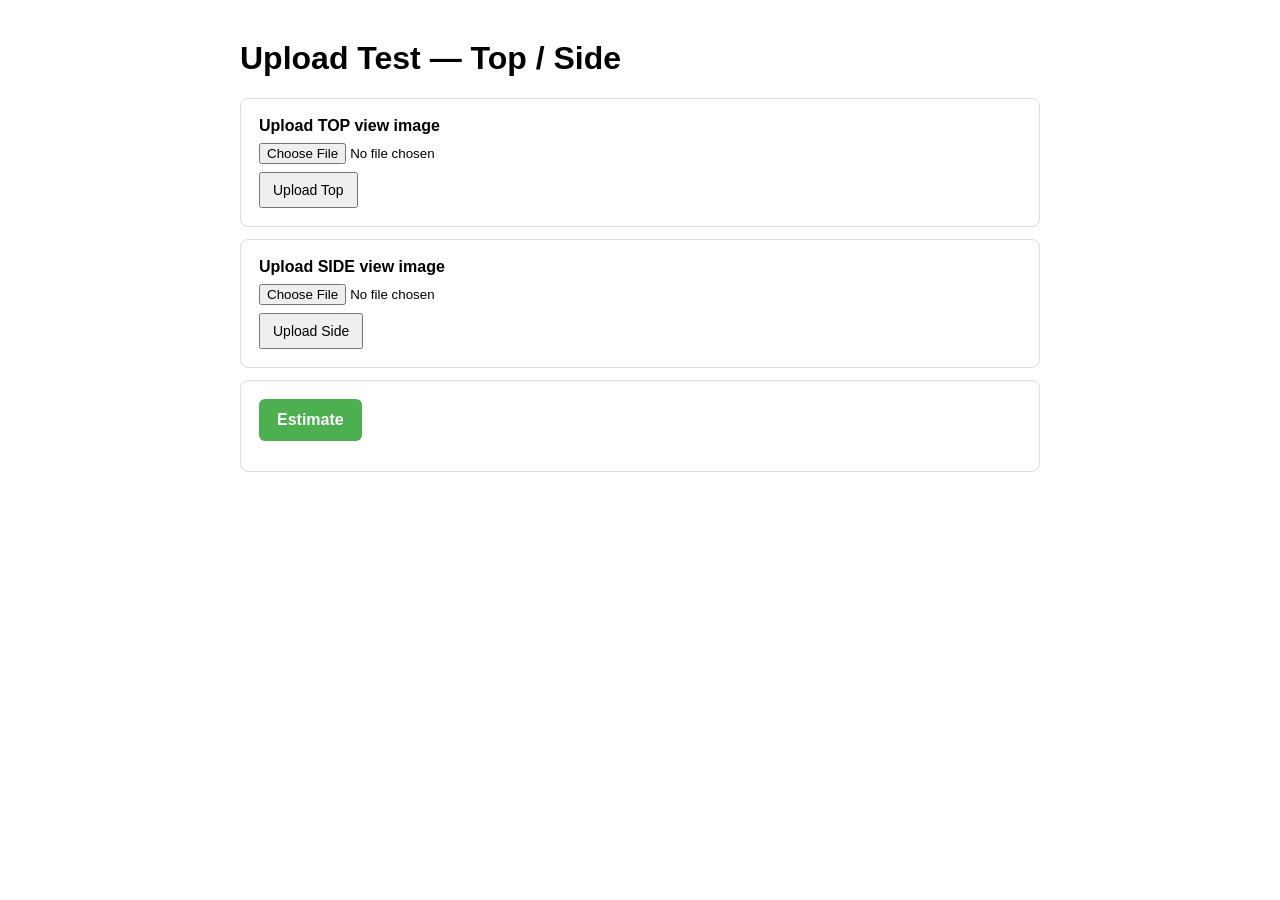
==== ui/index.html @ 0c8def84 "image upload, segmentation completed" ====
<!doctype html>
<html lang="en">
  <head>
    <meta charset="utf-8" />
    <meta name="viewport" content="width=device-width,initial-scale=1" />
    <title>Upload Test — Top / Side</title>
    <style>
      body { font-family: Arial, Helvetica, sans-serif; max-width:800px; margin:40px auto; }
      .card { border:1px solid #ddd; padding:18px; border-radius:8px; margin-bottom:12px }
      label { display:block; margin-bottom:8px; font-weight:600 }
      input[type=file] { display:block; margin-bottom:8px }
      button { padding:8px 12px; font-size:14px }
      pre { background:#f7f7f7; padding:12px; border-radius:6px; overflow:auto }
      img.preview { max-width:200px; max-height:200px; display:block; margin-top:8px }
    </style>
  </head>
  <body>
    <h1>Upload Test — Top / Side</h1>

    <div class="card">
      <label for="topFile">Upload TOP view image</label>
      <input id="topFile" type="file" accept="image/*" />
      <button id="uploadTop">Upload Top</button>
      <div id="topResult"></div>
    </div>

    <div class="card">
      <label for="sideFile">Upload SIDE view image</label>
      <input id="sideFile" type="file" accept="image/*" />
      <button id="uploadSide">Upload Side</button>
      <div id="sideResult"></div>
    </div>

    <div class="card">
      <button id="estimateBtn" style="padding:12px 18px; font-size:16px; font-weight:600; background:#4CAF50; color:white; border:none; cursor:pointer; border-radius:6px">
        Estimate
      </button>
      <div id="estimateResult" style="margin-top:12px"></div>
    </div>

    <script>
      async function doUpload(fileInputId, url, resultDivId) {
        const input = document.getElementById(fileInputId);
        const resultDiv = document.getElementById(resultDivId);
        resultDiv.innerHTML = '';
        if (!input.files || input.files.length === 0) {
          resultDiv.innerHTML = '<strong style="color:darkred">No file selected</strong>';
          return;
        }
        const file = input.files[0];
        const form = new FormData();
        form.append('file', file, file.name);

        resultDiv.innerHTML = 'Uploading...';
        try {
          const resp = await fetch(url, { method: 'POST', body: form });
          const data = await resp.json();
          resultDiv.innerHTML = `<pre>${JSON.stringify(data, null, 2)}</pre>`;

          // preview image
          const img = document.createElement('img');
          img.className = 'preview';
          img.src = URL.createObjectURL(file);
          resultDiv.appendChild(img);
        } catch (err) {
          resultDiv.innerHTML = '<strong style="color:darkred">Upload failed</strong><pre>' + err + '</pre>';
        }
      }

      document.getElementById('uploadTop').addEventListener('click', () => {
        doUpload('topFile', '/upload/top', 'topResult');
      });

      document.getElementById('uploadSide').addEventListener('click', () => {
        doUpload('sideFile', '/upload/side', 'sideResult');
      });

      async function doEstimate() {
        const resultDiv = document.getElementById('estimateResult');
        resultDiv.innerHTML = 'Processing segmentation...';
        try {
          const resp = await fetch('/process', { method: 'POST' });
          const data = await resp.json();
          if (resp.ok) {
            resultDiv.innerHTML = `<strong style="color:darkgreen">✓ ${data.message}</strong><pre>${JSON.stringify(data, null, 2)}</pre>`;
          } else {
            resultDiv.innerHTML = `<strong style="color:darkred">✗ Error: ${data.detail}</strong><pre>${JSON.stringify(data, null, 2)}</pre>`;
          }
        } catch (err) {
          resultDiv.innerHTML = '<strong style="color:darkred">Request failed</strong><pre>' + err + '</pre>';
        }
      }

      document.getElementById('estimateBtn').addEventListener('click', doEstimate);
    </script>
  </body>
</html>
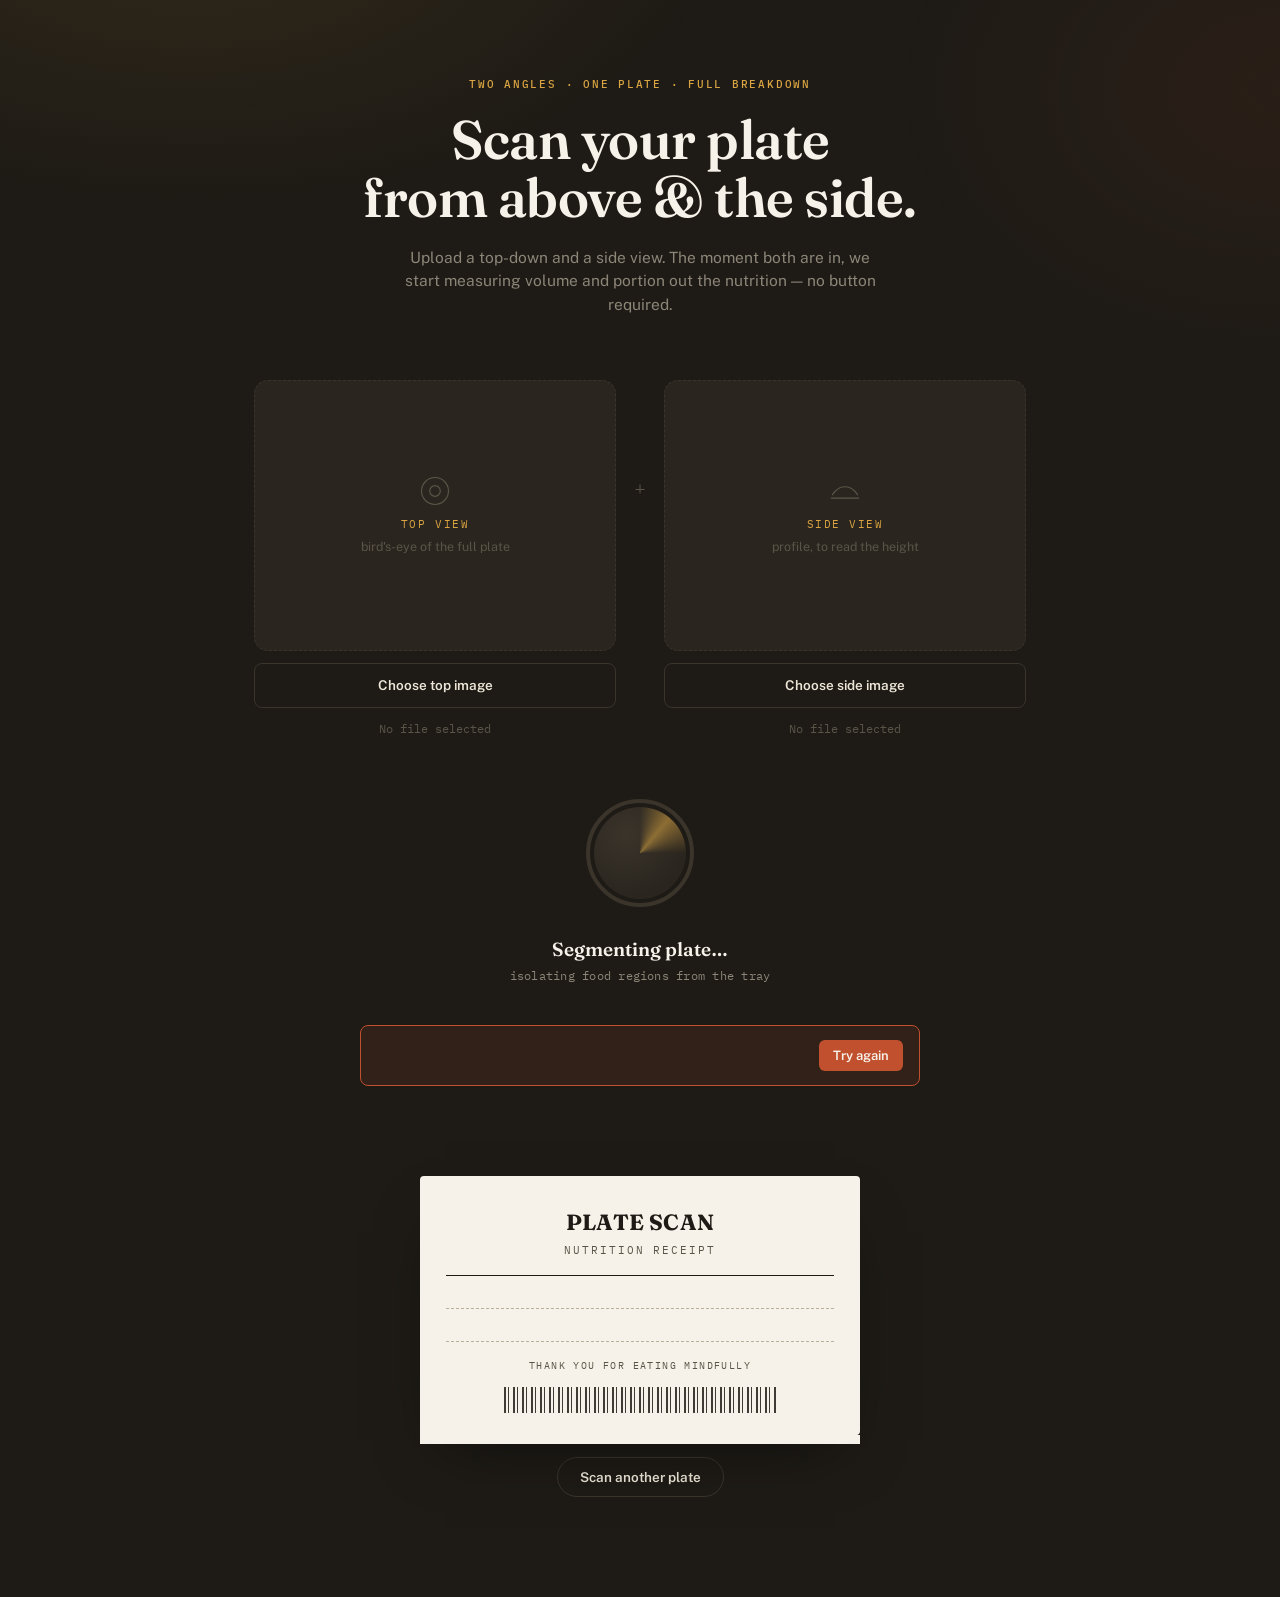
==== commit 439a54ee: "demo ui updated" ====
--- a/ui/index.html
+++ b/ui/index.html
@@ -1,97 +1,126 @@
 <!doctype html>
 <html lang="en">
-  <head>
-    <meta charset="utf-8" />
-    <meta name="viewport" content="width=device-width,initial-scale=1" />
-    <title>Upload Test — Top / Side</title>
-    <style>
-      body { font-family: Arial, Helvetica, sans-serif; max-width:800px; margin:40px auto; }
-      .card { border:1px solid #ddd; padding:18px; border-radius:8px; margin-bottom:12px }
-      label { display:block; margin-bottom:8px; font-weight:600 }
-      input[type=file] { display:block; margin-bottom:8px }
-      button { padding:8px 12px; font-size:14px }
-      pre { background:#f7f7f7; padding:12px; border-radius:6px; overflow:auto }
-      img.preview { max-width:200px; max-height:200px; display:block; margin-top:8px }
-    </style>
-  </head>
-  <body>
-    <h1>Upload Test — Top / Side</h1>
+<head>
+<meta charset="utf-8" />
+<meta name="viewport" content="width=device-width,initial-scale=1" />
+<title>Plate Scan — Volumetric Nutrition Estimator</title>
+<link rel="preconnect" href="https://fonts.googleapis.com">
+<link rel="preconnect" href="https://fonts.gstatic.com" crossorigin>
+<link href="https://fonts.googleapis.com/css2?family=Fraunces:opsz,wght@9..144,400;9..144,500;9..144,600;9..144,700&family=Public+Sans:wght@400;500;600;700&family=IBM+Plex+Mono:wght@400;500;600&display=swap" rel="stylesheet">
+<link rel="stylesheet" href="style.css" />
+</head>
+<body>
 
-    <div class="card">
-      <label for="topFile">Upload TOP view image</label>
-      <input id="topFile" type="file" accept="image/*" />
-      <button id="uploadTop">Upload Top</button>
-      <div id="topResult"></div>
+  <div class="grain"></div>
+
+  <header class="hero">
+    <div class="hero__eyebrow">TWO ANGLES · ONE PLATE · FULL BREAKDOWN</div>
+    <h1 class="hero__title">Scan your plate<br>from above &amp; the side.</h1>
+    <p class="hero__sub">Upload a top-down and a side view. The moment both are in, we start measuring volume and portion out the nutrition — no button required.</p>
+  </header>
+
+  <main class="tray-section">
+    <div class="tray" id="tray">
+
+      <div class="slot" id="slot-top" data-slot="top">
+        <div class="slot__frame">
+          <img class="slot__preview" id="preview-top" alt="" />
+          <div class="slot__placeholder">
+            <svg class="slot__icon" viewBox="0 0 48 48" fill="none">
+              <circle cx="24" cy="24" r="19" stroke="currentColor" stroke-width="1.6"/>
+              <circle cx="24" cy="24" r="7.5" stroke="currentColor" stroke-width="1.6"/>
+            </svg>
+            <span class="slot__label-top">TOP VIEW</span>
+            <span class="slot__hint">bird's-eye of the full plate</span>
+          </div>
+          <div class="slot__check">
+            <svg viewBox="0 0 24 24" fill="none"><path d="M5 12.5L10 17.5L19 7" stroke="currentColor" stroke-width="2.2" stroke-linecap="round" stroke-linejoin="round"/></svg>
+          </div>
+        </div>
+        <label class="slot__control">
+          <input type="file" id="file-top" accept="image/*" hidden />
+          <span class="slot__control-text">Choose top image</span>
+        </label>
+        <div class="slot__filename" id="filename-top">No file selected</div>
+      </div>
+
+      <div class="tray__divider" aria-hidden="true">
+        <span>+</span>
+      </div>
+
+      <div class="slot" id="slot-side" data-slot="side">
+        <div class="slot__frame">
+          <img class="slot__preview" id="preview-side" alt="" />
+          <div class="slot__placeholder">
+            <svg class="slot__icon" viewBox="0 0 48 48" fill="none">
+              <path d="M6 30C6 30 12 18 24 18C36 18 42 30 42 30" stroke="currentColor" stroke-width="1.6"/>
+              <line x1="4" y1="34" x2="44" y2="34" stroke="currentColor" stroke-width="1.6"/>
+            </svg>
+            <span class="slot__label-top">SIDE VIEW</span>
+            <span class="slot__hint">profile, to read the height</span>
+          </div>
+          <div class="slot__check">
+            <svg viewBox="0 0 24 24" fill="none"><path d="M5 12.5L10 17.5L19 7" stroke="currentColor" stroke-width="2.2" stroke-linecap="round" stroke-linejoin="round"/></svg>
+          </div>
+        </div>
+        <label class="slot__control">
+          <input type="file" id="file-side" accept="image/*" hidden />
+          <span class="slot__control-text">Choose side image</span>
+        </label>
+        <div class="slot__filename" id="filename-side">No file selected</div>
+      </div>
+
     </div>
 
-    <div class="card">
-      <label for="sideFile">Upload SIDE view image</label>
-      <input id="sideFile" type="file" accept="image/*" />
-      <button id="uploadSide">Upload Side</button>
-      <div id="sideResult"></div>
+    <!-- Scan / progress state -->
+    <div class="scan" id="scan" hidden>
+      <div class="scan__dial">
+        <svg viewBox="0 0 120 120" class="scan__ring">
+          <circle cx="60" cy="60" r="52" class="scan__ring-track"/>
+          <circle cx="60" cy="60" r="52" class="scan__ring-fill" id="scan-ring-fill"/>
+        </svg>
+        <div class="scan__plate">
+          <div class="scan__sweep"></div>
+        </div>
+      </div>
+      <div class="scan__status">
+        <div class="scan__stage" id="scan-stage">Segmenting plate…</div>
+        <div class="scan__substage" id="scan-substage">isolating food regions from the tray</div>
+      </div>
     </div>
 
-    <div class="card">
-      <button id="estimateBtn" style="padding:12px 18px; font-size:16px; font-weight:600; background:#4CAF50; color:white; border:none; cursor:pointer; border-radius:6px">
-        Estimate
-      </button>
-      <div id="estimateResult" style="margin-top:12px"></div>
+    <div class="error-banner" id="error-banner" hidden>
+      <span id="error-text"></span>
+      <button id="error-retry">Try again</button>
     </div>
+  </main>
 
-    <script>
-      async function doUpload(fileInputId, url, resultDivId) {
-        const input = document.getElementById(fileInputId);
-        const resultDiv = document.getElementById(resultDivId);
-        resultDiv.innerHTML = '';
-        if (!input.files || input.files.length === 0) {
-          resultDiv.innerHTML = '<strong style="color:darkred">No file selected</strong>';
-          return;
-        }
-        const file = input.files[0];
-        const form = new FormData();
-        form.append('file', file, file.name);
+  <!-- Result: printed ticket -->
+  <section class="ticket-wrap" id="ticket-wrap" hidden>
+    <div class="ticket" id="ticket">
+      <div class="ticket__header">
+        <div class="ticket__brand">PLATE SCAN</div>
+        <div class="ticket__meta">NUTRITION RECEIPT</div>
+        <div class="ticket__rule"></div>
+        <div class="ticket__timestamp" id="ticket-timestamp"></div>
+      </div>
 
-        resultDiv.innerHTML = 'Uploading...';
-        try {
-          const resp = await fetch(url, { method: 'POST', body: form });
-          const data = await resp.json();
-          resultDiv.innerHTML = `<pre>${JSON.stringify(data, null, 2)}</pre>`;
+      <div class="ticket__items" id="ticket-items"></div>
 
-          // preview image
-          const img = document.createElement('img');
-          img.className = 'preview';
-          img.src = URL.createObjectURL(file);
-          resultDiv.appendChild(img);
-        } catch (err) {
-          resultDiv.innerHTML = '<strong style="color:darkred">Upload failed</strong><pre>' + err + '</pre>';
-        }
-      }
+      <div class="ticket__rule ticket__rule--dashed"></div>
 
-      document.getElementById('uploadTop').addEventListener('click', () => {
-        doUpload('topFile', '/upload/top', 'topResult');
-      });
+      <div class="ticket__totals" id="ticket-totals"></div>
 
-      document.getElementById('uploadSide').addEventListener('click', () => {
-        doUpload('sideFile', '/upload/side', 'sideResult');
-      });
+      <div class="ticket__rule ticket__rule--dashed"></div>
 
-      async function doEstimate() {
-        const resultDiv = document.getElementById('estimateResult');
-        resultDiv.innerHTML = 'Processing segmentation...';
-        try {
-          const resp = await fetch('/process', { method: 'POST' });
-          const data = await resp.json();
-          if (resp.ok) {
-            resultDiv.innerHTML = `<strong style="color:darkgreen">✓ ${data.message}</strong><pre>${JSON.stringify(data, null, 2)}</pre>`;
-          } else {
-            resultDiv.innerHTML = `<strong style="color:darkred">✗ Error: ${data.detail}</strong><pre>${JSON.stringify(data, null, 2)}</pre>`;
-          }
-        } catch (err) {
-          resultDiv.innerHTML = '<strong style="color:darkred">Request failed</strong><pre>' + err + '</pre>';
-        }
-      }
+      <div class="ticket__footer">
+        <div class="ticket__footer-line">THANK YOU FOR EATING MINDFULLY</div>
+        <div class="ticket__barcode" aria-hidden="true"></div>
+      </div>
+    </div>
+    <button class="rescan-btn" id="rescan-btn">Scan another plate</button>
+  </section>
 
-      document.getElementById('estimateBtn').addEventListener('click', doEstimate);
-    </script>
-  </body>
+  <script src="script.js"></script>
+</body>
 </html>
--- a/ui/style.css
+++ b/ui/style.css
@@ -0,0 +1,509 @@
+/* ============================================================
+   TOKENS
+   ============================================================ */
+:root{
+  --ink:        #1E1B16;
+  --ink-soft:   #2A251E;
+  --ink-line:   #3A342B;
+  --paper:      #F7F2E9;
+  --paper-dim:  #EDE6D8;
+  --turmeric:   #D9A441;
+  --turmeric-d: #B5822B;
+  --paprika:    #C1502E;
+  --sage:       #6B8F63;
+  --muted:      #8C8578;
+  --muted-2:    #5A5448;
+
+  --font-display: "Fraunces", Georgia, serif;
+  --font-body: "Public Sans", -apple-system, BlinkMacSystemFont, sans-serif;
+  --font-mono: "IBM Plex Mono", "SFMono-Regular", Menlo, monospace;
+
+  --radius: 14px;
+  --radius-sm: 8px;
+}
+
+*{ box-sizing:border-box; }
+html{ scroll-behavior:smooth; }
+
+body{
+  margin:0;
+  background:var(--ink);
+  color:var(--paper);
+  font-family:var(--font-body);
+  line-height:1.5;
+  -webkit-font-smoothing:antialiased;
+  min-height:100vh;
+  position:relative;
+  overflow-x:hidden;
+}
+
+@media (prefers-reduced-motion: reduce){
+  *{ animation-duration:0.001ms !important; animation-iteration-count:1 !important; transition-duration:0.001ms !important; }
+}
+
+/* subtle grain / warmth overlay */
+.grain{
+  position:fixed; inset:0; pointer-events:none; z-index:0;
+  background:
+    radial-gradient(ellipse 900px 500px at 15% -10%, rgba(217,164,65,0.10), transparent 60%),
+    radial-gradient(ellipse 700px 500px at 100% 10%, rgba(193,80,46,0.08), transparent 55%);
+}
+
+:focus-visible{
+  outline: 2px solid var(--turmeric);
+  outline-offset: 3px;
+}
+
+/* ============================================================
+   HERO
+   ============================================================ */
+.hero{
+  position:relative; z-index:1;
+  max-width:760px;
+  margin:0 auto;
+  padding:76px 24px 20px;
+  text-align:center;
+}
+.hero__eyebrow{
+  font-family:var(--font-mono);
+  font-size:11px;
+  letter-spacing:0.16em;
+  color:var(--turmeric);
+  margin-bottom:18px;
+  font-weight:500;
+}
+.hero__title{
+  font-family:var(--font-display);
+  font-weight:600;
+  font-size:clamp(2.1rem, 5vw, 3.4rem);
+  line-height:1.08;
+  letter-spacing:-0.01em;
+  margin:0 0 18px;
+  color:var(--paper);
+}
+.hero__sub{
+  font-size:15.5px;
+  color:var(--muted);
+  max-width:480px;
+  margin:0 auto;
+}
+
+/* ============================================================
+   TRAY / UPLOAD SLOTS
+   ============================================================ */
+.tray-section{
+  position:relative; z-index:1;
+  max-width:820px;
+  margin:0 auto;
+  padding:44px 24px 90px;
+}
+
+.tray{
+  display:grid;
+  grid-template-columns:1fr auto 1fr;
+  align-items:start;
+  gap:0 18px;
+}
+
+.tray__divider{
+  display:flex;
+  align-items:center;
+  justify-content:center;
+  height:220px;
+  color:var(--muted-2);
+  font-family:var(--font-display);
+  font-size:22px;
+}
+
+.slot{ display:flex; flex-direction:column; gap:12px; }
+
+.slot__frame{
+  position:relative;
+  aspect-ratio:4/3;
+  border-radius:var(--radius);
+  border:1.5px dashed var(--ink-line);
+  background:var(--ink-soft);
+  display:flex;
+  align-items:center;
+  justify-content:center;
+  overflow:hidden;
+  transition:border-color .25s ease, background .25s ease;
+}
+
+.slot[data-filled="true"] .slot__frame{
+  border-style:solid;
+  border-color:var(--sage);
+}
+
+.slot__placeholder{
+  display:flex;
+  flex-direction:column;
+  align-items:center;
+  gap:6px;
+  color:var(--muted);
+  padding:16px;
+  text-align:center;
+}
+.slot[data-filled="true"] .slot__placeholder{ display:none; }
+
+.slot__icon{ width:34px; height:34px; color:var(--muted-2); margin-bottom:2px; }
+
+.slot__label-top{
+  font-family:var(--font-mono);
+  font-size:11px;
+  letter-spacing:0.14em;
+  color:var(--turmeric);
+}
+.slot__hint{ font-size:12.5px; color:var(--muted-2); }
+
+.slot__preview{
+  width:100%; height:100%; object-fit:cover;
+  display:none;
+}
+.slot[data-filled="true"] .slot__preview{ display:block; }
+
+.slot__check{
+  position:absolute;
+  top:10px; right:10px;
+  width:28px; height:28px;
+  border-radius:50%;
+  background:var(--sage);
+  color:var(--ink);
+  display:flex; align-items:center; justify-content:center;
+  transform:scale(0);
+  opacity:0;
+  transition:transform .3s cubic-bezier(.34,1.56,.64,1), opacity .2s ease;
+}
+.slot__check svg{ width:15px; height:15px; }
+.slot[data-filled="true"] .slot__check{ transform:scale(1); opacity:1; }
+
+.slot__control{
+  display:flex;
+  align-items:center;
+  justify-content:center;
+  gap:8px;
+  padding:11px 14px;
+  border-radius:var(--radius-sm);
+  background:transparent;
+  border:1px solid var(--ink-line);
+  color:var(--paper-dim);
+  font-family:var(--font-body);
+  font-size:13.5px;
+  font-weight:600;
+  cursor:pointer;
+  transition:border-color .2s ease, background .2s ease, color .2s ease;
+}
+.slot__control:hover{
+  border-color:var(--turmeric);
+  color:var(--turmeric);
+}
+
+.slot__filename{
+  font-family:var(--font-mono);
+  font-size:11.5px;
+  color:var(--muted-2);
+  text-align:center;
+  white-space:nowrap;
+  overflow:hidden;
+  text-overflow:ellipsis;
+}
+.slot[data-filled="true"] .slot__filename{ color:var(--sage); }
+
+/* ============================================================
+   SCAN / PROGRESS STATE
+   ============================================================ */
+.scan{
+  margin:56px auto 0;
+  max-width:420px;
+  display:flex;
+  flex-direction:column;
+  align-items:center;
+  gap:22px;
+  animation:fadeUp .5s ease both;
+}
+
+@keyframes fadeUp{
+  from{ opacity:0; transform:translateY(10px); }
+  to{ opacity:1; transform:translateY(0); }
+}
+
+.scan__dial{
+  position:relative;
+  width:120px; height:120px;
+}
+.scan__ring{ width:120px; height:120px; transform:rotate(-90deg); }
+.scan__ring-track{
+  fill:none; stroke:var(--ink-line); stroke-width:4;
+}
+.scan__ring-fill{
+  fill:none; stroke:var(--turmeric); stroke-width:4;
+  stroke-linecap:round;
+  stroke-dasharray:326.7;
+  stroke-dashoffset:326.7;
+  transition:stroke-dashoffset .5s ease;
+}
+
+.scan__plate{
+  position:absolute; inset:14px;
+  border-radius:50%;
+  background:radial-gradient(circle at 35% 30%, #3A342B, var(--ink-soft) 70%);
+  overflow:hidden;
+}
+.scan__sweep{
+  position:absolute; inset:0;
+  background:conic-gradient(from 0deg, transparent 0deg, rgba(217,164,65,0.55) 40deg, transparent 90deg);
+  animation:sweep 1.4s linear infinite;
+}
+@keyframes sweep{ to{ transform:rotate(360deg); } }
+
+.scan__status{ text-align:center; }
+.scan__stage{
+  font-family:var(--font-display);
+  font-size:19px;
+  font-weight:600;
+  color:var(--paper);
+  margin-bottom:4px;
+}
+.scan__substage{
+  font-family:var(--font-mono);
+  font-size:12px;
+  color:var(--muted);
+  letter-spacing:0.02em;
+}
+
+/* ============================================================
+   ERROR BANNER
+   ============================================================ */
+.error-banner{
+  margin:40px auto 0;
+  max-width:560px;
+  display:flex;
+  align-items:center;
+  justify-content:space-between;
+  gap:16px;
+  background:rgba(193,80,46,0.12);
+  border:1px solid var(--paprika);
+  color:#F0C9BB;
+  border-radius:var(--radius-sm);
+  padding:14px 16px;
+  font-size:13.5px;
+}
+.error-banner button{
+  flex-shrink:0;
+  background:var(--paprika);
+  color:var(--paper);
+  border:none;
+  border-radius:6px;
+  padding:8px 14px;
+  font-family:var(--font-body);
+  font-weight:600;
+  font-size:13px;
+  cursor:pointer;
+}
+.error-banner button:hover{ background:#A6462A; }
+
+/* ============================================================
+   TICKET (RESULT)
+   ============================================================ */
+.ticket-wrap{
+  position:relative; z-index:1;
+  max-width:480px;
+  margin:0 auto;
+  padding:0 20px 100px;
+  display:flex;
+  flex-direction:column;
+  align-items:center;
+  gap:22px;
+}
+
+.ticket{
+  width:100%;
+  background:var(--paper);
+  color:var(--ink);
+  border-radius:4px;
+  padding:30px 26px 22px;
+  position:relative;
+  font-family:var(--font-mono);
+  animation:dropIn .6s cubic-bezier(.2,.8,.2,1) both;
+  box-shadow:0 30px 60px -25px rgba(0,0,0,0.55);
+}
+
+@keyframes dropIn{
+  from{ opacity:0; transform:translateY(-18px) scale(.98); }
+  to{ opacity:1; transform:translateY(0) scale(1); }
+}
+
+/* torn / perforated bottom edge */
+.ticket::after{
+  content:"";
+  position:absolute;
+  left:0; right:0; bottom:-9px;
+  height:18px;
+  background:
+    radial-gradient(circle at 9px 0, transparent 9px, var(--paper) 9.5px) repeat-x;
+  background-size:18px 18px;
+}
+
+.ticket__brand{
+  font-family:var(--font-display);
+  font-size:22px;
+  font-weight:700;
+  letter-spacing:0.01em;
+  text-align:center;
+  color:var(--ink);
+}
+.ticket__meta{
+  text-align:center;
+  font-size:10.5px;
+  letter-spacing:0.18em;
+  color:var(--muted-2);
+  margin-top:4px;
+}
+.ticket__timestamp{
+  text-align:center;
+  font-size:10.5px;
+  color:var(--muted-2);
+  margin-top:8px;
+}
+
+.ticket__rule{
+  border-top:1.5px solid var(--ink);
+  margin:16px 0;
+}
+.ticket__rule--dashed{
+  border-top:1.5px dashed #B9AF9A;
+}
+
+.ticket__items{ display:flex; flex-direction:column; gap:14px; }
+
+.ticket__item{ }
+.ticket__item-head{
+  display:flex;
+  justify-content:space-between;
+  align-items:baseline;
+  gap:10px;
+  cursor:pointer;
+}
+.ticket__item-name{
+  font-family:var(--font-body);
+  font-weight:700;
+  font-size:13.5px;
+  text-transform:uppercase;
+  letter-spacing:0.02em;
+}
+.ticket__item-vol{
+  font-size:10.5px;
+  color:var(--muted-2);
+  font-weight:400;
+  text-transform:none;
+  letter-spacing:0;
+}
+.ticket__item-cal{
+  font-size:13.5px;
+  font-weight:600;
+  color:var(--paprika);
+  white-space:nowrap;
+}
+
+.ticket__item-bars{
+  display:flex;
+  gap:6px;
+  margin-top:8px;
+  height:5px;
+}
+.bar-c{ background:var(--turmeric); }
+.bar-p{ background:var(--paprika); }
+.bar-f{ background:var(--sage); }
+.ticket__item-bars span{ border-radius:2px; height:100%; display:block; }
+
+.ticket__item-legend{
+  display:flex;
+  gap:14px;
+  margin-top:6px;
+  font-size:10px;
+  color:var(--muted-2);
+}
+.ticket__item-legend em{ font-style:normal; }
+.legend-c em{ color:var(--turmeric-d); }
+.legend-p em{ color:var(--paprika); }
+.legend-f em{ color:#4E6D48; }
+
+.ticket__item-detail{
+  max-height:0;
+  overflow:hidden;
+  transition:max-height .3s ease;
+}
+.ticket__item.open .ticket__item-detail{ max-height:200px; }
+.ticket__item-detail-inner{
+  padding-top:10px;
+  display:grid;
+  grid-template-columns:1fr 1fr;
+  gap:4px 16px;
+  font-size:11px;
+  color:var(--muted-2);
+}
+.ticket__item-detail-inner div{ display:flex; justify-content:space-between; }
+.ticket__item-detail-inner span:last-child{ color:var(--ink); font-weight:600; }
+
+.ticket__item-head::before{
+  content:"▸";
+  display:inline-block;
+  margin-right:6px;
+  font-size:10px;
+  color:var(--muted-2);
+  transition:transform .2s ease;
+}
+.ticket__item.open .ticket__item-head::before{ transform:rotate(90deg); }
+
+.ticket__totals{ display:flex; flex-direction:column; gap:7px; }
+.ticket__totals-row{
+  display:flex;
+  justify-content:space-between;
+  font-size:12.5px;
+}
+.ticket__totals-row.grand{
+  font-family:var(--font-body);
+  font-weight:700;
+  font-size:16px;
+  padding-top:4px;
+}
+.ticket__totals-label{ color:var(--muted-2); }
+.ticket__totals-row.grand .ticket__totals-label{ color:var(--ink); }
+.ticket__totals-value{ font-weight:600; }
+
+.ticket__footer{ text-align:center; margin-top:6px; }
+.ticket__footer-line{
+  font-size:10px;
+  letter-spacing:0.14em;
+  color:var(--muted-2);
+}
+.ticket__barcode{
+  margin:14px auto 0;
+  width:70%;
+  height:26px;
+  background:repeating-linear-gradient(90deg, var(--ink) 0 2px, transparent 2px 4px, var(--ink) 4px 5px, transparent 5px 9px);
+  opacity:0.85;
+}
+
+.rescan-btn{
+  background:transparent;
+  border:1px solid var(--ink-line);
+  color:var(--paper-dim);
+  font-family:var(--font-body);
+  font-weight:600;
+  font-size:13.5px;
+  padding:11px 22px;
+  border-radius:999px;
+  cursor:pointer;
+  transition:border-color .2s ease, color .2s ease;
+}
+.rescan-btn:hover{ border-color:var(--turmeric); color:var(--turmeric); }
+
+/* ============================================================
+   RESPONSIVE
+   ============================================================ */
+@media (max-width:640px){
+  .tray{ grid-template-columns:1fr; gap:18px; }
+  .tray__divider{ height:auto; padding:2px 0; }
+  .hero{ padding:56px 20px 10px; }
+}
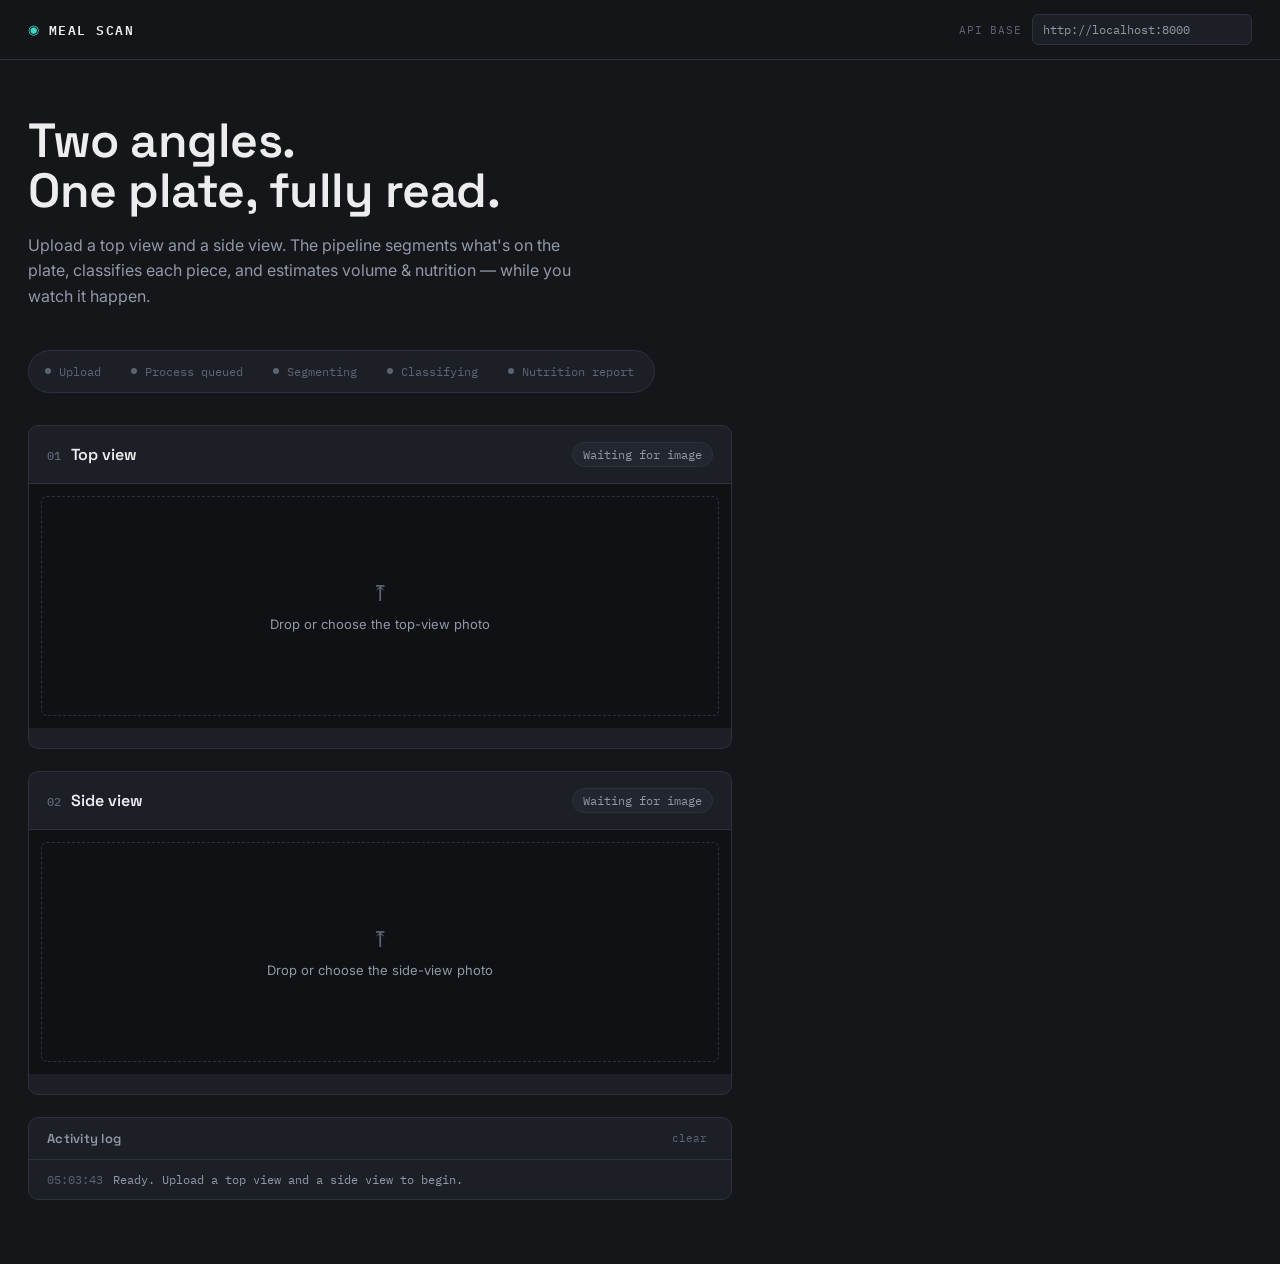
==== commit ef3d50d5: "web ui created" ====
--- a/ui/index.html
+++ b/ui/index.html
@@ -1,126 +1,117 @@
-<!doctype html>
+<!DOCTYPE html>
 <html lang="en">
 <head>
-<meta charset="utf-8" />
-<meta name="viewport" content="width=device-width,initial-scale=1" />
-<title>Plate Scan — Volumetric Nutrition Estimator</title>
+<meta charset="UTF-8" />
+<meta name="viewport" content="width=device-width, initial-scale=1.0" />
+<title>Meal Scan — Calorie Estimator</title>
 <link rel="preconnect" href="https://fonts.googleapis.com">
 <link rel="preconnect" href="https://fonts.gstatic.com" crossorigin>
-<link href="https://fonts.googleapis.com/css2?family=Fraunces:opsz,wght@9..144,400;9..144,500;9..144,600;9..144,700&family=Public+Sans:wght@400;500;600;700&family=IBM+Plex+Mono:wght@400;500;600&display=swap" rel="stylesheet">
+<link href="https://fonts.googleapis.com/css2?family=Space+Grotesk:wght@500;600;700&family=Inter:wght@400;500;600&family=IBM+Plex+Mono:wght@400;500;600&display=swap" rel="stylesheet">
 <link rel="stylesheet" href="style.css" />
 </head>
 <body>
 
-  <div class="grain"></div>
+  <div class="scope-bar">
+    <div class="scope-brand">
+      <span class="scope-brand__mark">◉</span>
+      <span class="scope-brand__name">MEAL SCAN</span>
+    </div>
+    <div class="scope-bar__endpoint">
+      <label for="apiBase">API base</label>
+      <input type="text" id="apiBase" value="http://localhost:8000" spellcheck="false" autocomplete="off" />
+    </div>
+  </div>
 
   <header class="hero">
-    <div class="hero__eyebrow">TWO ANGLES · ONE PLATE · FULL BREAKDOWN</div>
-    <h1 class="hero__title">Scan your plate<br>from above &amp; the side.</h1>
-    <p class="hero__sub">Upload a top-down and a side view. The moment both are in, we start measuring volume and portion out the nutrition — no button required.</p>
+    <h1 class="hero__title">Two angles.<br/>One plate, fully read.</h1>
+    <p class="hero__sub">Upload a top view and a side view. The pipeline segments what's on the plate, classifies each piece, and estimates volume &amp; nutrition — while you watch it happen.</p>
   </header>
 
-  <main class="tray-section">
-    <div class="tray" id="tray">
+  <ol class="pipeline-rail" id="pipelineRail" aria-label="Pipeline stages">
+    <li class="pipeline-rail__stage" data-stage="upload"><span class="pipeline-rail__dot"></span>Upload</li>
+    <li class="pipeline-rail__stage" data-stage="process"><span class="pipeline-rail__dot"></span>Process queued</li>
+    <li class="pipeline-rail__stage" data-stage="segment"><span class="pipeline-rail__dot"></span>Segmenting</li>
+    <li class="pipeline-rail__stage" data-stage="classify"><span class="pipeline-rail__dot"></span>Classifying</li>
+    <li class="pipeline-rail__stage" data-stage="report"><span class="pipeline-rail__dot"></span>Nutrition report</li>
+  </ol>
 
-      <div class="slot" id="slot-top" data-slot="top">
-        <div class="slot__frame">
-          <img class="slot__preview" id="preview-top" alt="" />
-          <div class="slot__placeholder">
-            <svg class="slot__icon" viewBox="0 0 48 48" fill="none">
-              <circle cx="24" cy="24" r="19" stroke="currentColor" stroke-width="1.6"/>
-              <circle cx="24" cy="24" r="7.5" stroke="currentColor" stroke-width="1.6"/>
-            </svg>
-            <span class="slot__label-top">TOP VIEW</span>
-            <span class="slot__hint">bird's-eye of the full plate</span>
-          </div>
-          <div class="slot__check">
-            <svg viewBox="0 0 24 24" fill="none"><path d="M5 12.5L10 17.5L19 7" stroke="currentColor" stroke-width="2.2" stroke-linecap="round" stroke-linejoin="round"/></svg>
-          </div>
-        </div>
-        <label class="slot__control">
-          <input type="file" id="file-top" accept="image/*" hidden />
-          <span class="slot__control-text">Choose top image</span>
-        </label>
-        <div class="slot__filename" id="filename-top">No file selected</div>
+  <main class="deck">
+
+    <!-- TOP VIEW PANEL -->
+    <section class="scan-card" id="panel-top" data-view="top">
+      <div class="scan-card__head">
+        <h2><span class="scan-card__index">01</span> Top view</h2>
+        <span class="scan-card__status" data-role="status">Waiting for image</span>
       </div>
 
-      <div class="tray__divider" aria-hidden="true">
-        <span>+</span>
+      <div class="scan-stage" data-role="stage">
+        <div class="scan-stage__empty" data-role="empty">
+          <label class="drop-zone" data-role="dropzone">
+            <input type="file" accept="image/*" data-role="file-input" hidden />
+            <span class="drop-zone__icon">⤒</span>
+            <span class="drop-zone__label">Drop or choose the top-view photo</span>
+          </label>
+        </div>
+
+        <div class="scan-stage__canvas-wrap" data-role="canvas-wrap" hidden>
+          <img data-role="base-image" class="scan-stage__img" alt="Top view of the meal" />
+          <canvas data-role="mask-canvas" class="scan-stage__canvas"></canvas>
+          <div class="scan-stage__sweep" data-role="sweep"></div>
+          <button class="scan-stage__replace" data-role="replace" type="button" title="Replace image">↻ replace</button>
+        </div>
       </div>
 
-      <div class="slot" id="slot-side" data-slot="side">
-        <div class="slot__frame">
-          <img class="slot__preview" id="preview-side" alt="" />
-          <div class="slot__placeholder">
-            <svg class="slot__icon" viewBox="0 0 48 48" fill="none">
-              <path d="M6 30C6 30 12 18 24 18C36 18 42 30 42 30" stroke="currentColor" stroke-width="1.6"/>
-              <line x1="4" y1="34" x2="44" y2="34" stroke="currentColor" stroke-width="1.6"/>
-            </svg>
-            <span class="slot__label-top">SIDE VIEW</span>
-            <span class="slot__hint">profile, to read the height</span>
-          </div>
-          <div class="slot__check">
-            <svg viewBox="0 0 24 24" fill="none"><path d="M5 12.5L10 17.5L19 7" stroke="currentColor" stroke-width="2.2" stroke-linecap="round" stroke-linejoin="round"/></svg>
-          </div>
-        </div>
-        <label class="slot__control">
-          <input type="file" id="file-side" accept="image/*" hidden />
-          <span class="slot__control-text">Choose side image</span>
-        </label>
-        <div class="slot__filename" id="filename-side">No file selected</div>
+      <ul class="scan-card__legend" data-role="legend"></ul>
+    </section>
+
+    <!-- SIDE VIEW PANEL -->
+    <section class="scan-card" id="panel-side" data-view="side">
+      <div class="scan-card__head">
+        <h2><span class="scan-card__index">02</span> Side view</h2>
+        <span class="scan-card__status" data-role="status">Waiting for image</span>
       </div>
 
+      <div class="scan-stage" data-role="stage">
+        <div class="scan-stage__empty" data-role="empty">
+          <label class="drop-zone" data-role="dropzone">
+            <input type="file" accept="image/*" data-role="file-input" hidden />
+            <span class="drop-zone__icon">⤒</span>
+            <span class="drop-zone__label">Drop or choose the side-view photo</span>
+          </label>
+        </div>
+
+        <div class="scan-stage__canvas-wrap" data-role="canvas-wrap" hidden>
+          <img data-role="base-image" class="scan-stage__img" alt="Side view of the meal" />
+          <canvas data-role="mask-canvas" class="scan-stage__canvas"></canvas>
+          <div class="scan-stage__sweep" data-role="sweep"></div>
+          <button class="scan-stage__replace" data-role="replace" type="button" title="Replace image">↻ replace</button>
+        </div>
+      </div>
+
+      <ul class="scan-card__legend" data-role="legend"></ul>
+    </section>
+
+    <!-- REPORT PANEL -->
+    <section class="report-card" id="reportCard" hidden>
+      <div class="report-card__head">
+        <h2><span class="scan-card__index">03</span> Nutrition report</h2>
+        <span class="report-card__total" data-role="report-total"></span>
+      </div>
+      <div class="report-card__body" data-role="report-body"></div>
+    </section>
+
+    <div class="log-card">
+      <div class="log-card__head">
+        <h3>Activity log</h3>
+        <button class="log-card__clear" id="clearLog" type="button">clear</button>
+      </div>
+      <ol class="log-card__list" id="logList"></ol>
     </div>
 
-    <!-- Scan / progress state -->
-    <div class="scan" id="scan" hidden>
-      <div class="scan__dial">
-        <svg viewBox="0 0 120 120" class="scan__ring">
-          <circle cx="60" cy="60" r="52" class="scan__ring-track"/>
-          <circle cx="60" cy="60" r="52" class="scan__ring-fill" id="scan-ring-fill"/>
-        </svg>
-        <div class="scan__plate">
-          <div class="scan__sweep"></div>
-        </div>
-      </div>
-      <div class="scan__status">
-        <div class="scan__stage" id="scan-stage">Segmenting plate…</div>
-        <div class="scan__substage" id="scan-substage">isolating food regions from the tray</div>
-      </div>
-    </div>
-
-    <div class="error-banner" id="error-banner" hidden>
-      <span id="error-text"></span>
-      <button id="error-retry">Try again</button>
-    </div>
   </main>
 
-  <!-- Result: printed ticket -->
-  <section class="ticket-wrap" id="ticket-wrap" hidden>
-    <div class="ticket" id="ticket">
-      <div class="ticket__header">
-        <div class="ticket__brand">PLATE SCAN</div>
-        <div class="ticket__meta">NUTRITION RECEIPT</div>
-        <div class="ticket__rule"></div>
-        <div class="ticket__timestamp" id="ticket-timestamp"></div>
-      </div>
+  <div class="toast" id="toast" hidden></div>
 
-      <div class="ticket__items" id="ticket-items"></div>
-
-      <div class="ticket__rule ticket__rule--dashed"></div>
-
-      <div class="ticket__totals" id="ticket-totals"></div>
-
-      <div class="ticket__rule ticket__rule--dashed"></div>
-
-      <div class="ticket__footer">
-        <div class="ticket__footer-line">THANK YOU FOR EATING MINDFULLY</div>
-        <div class="ticket__barcode" aria-hidden="true"></div>
-      </div>
-    </div>
-    <button class="rescan-btn" id="rescan-btn">Scan another plate</button>
-  </section>
-
-  <script src="script.js"></script>
+  <script src="app.js"></script>
 </body>
 </html>
--- a/ui/style.css
+++ b/ui/style.css
@@ -1,509 +1,379 @@
-/* ============================================================
-   TOKENS
-   ============================================================ */
+/* ===========================================================
+   Tokens
+=========================================================== */
 :root{
-  --ink:        #1E1B16;
-  --ink-soft:   #2A251E;
-  --ink-line:   #3A342B;
-  --paper:      #F7F2E9;
-  --paper-dim:  #EDE6D8;
-  --turmeric:   #D9A441;
-  --turmeric-d: #B5822B;
-  --paprika:    #C1502E;
-  --sage:       #6B8F63;
-  --muted:      #8C8578;
-  --muted-2:    #5A5448;
-
-  --font-display: "Fraunces", Georgia, serif;
-  --font-body: "Public Sans", -apple-system, BlinkMacSystemFont, sans-serif;
-  --font-mono: "IBM Plex Mono", "SFMono-Regular", Menlo, monospace;
-
-  --radius: 14px;
-  --radius-sm: 8px;
-}
-
-*{ box-sizing:border-box; }
-html{ scroll-behavior:smooth; }
-
-body{
-  margin:0;
-  background:var(--ink);
-  color:var(--paper);
-  font-family:var(--font-body);
-  line-height:1.5;
-  -webkit-font-smoothing:antialiased;
-  min-height:100vh;
-  position:relative;
-  overflow-x:hidden;
+  --bg:            #14161A;
+  --panel:         #1C1F26;
+  --panel-raised:  #22262F;
+  --line:          #2C313C;
+  --text:          #EDEDEE;
+  --text-dim:      #9198A6;
+  --text-faint:    #5C6474;
+
+  --teal:          #3DD6C4;
+  --teal-dim:      #204A46;
+  --amber:         #F2A93B;
+  --amber-dim:     #4A3A1C;
+  --red:           #E15554;
+  --red-dim:       #4A2020;
+
+  --font-display:  'Space Grotesk', sans-serif;
+  --font-body:     'Inter', sans-serif;
+  --font-mono:     'IBM Plex Mono', monospace;
+
+  --radius: 10px;
+  --radius-sm: 6px;
+}
+
+/* Segment color cycle — used for mask fills before classification resolves */
+:root{
+  --seg-0: #3DD6C4;
+  --seg-1: #F2A93B;
+  --seg-2: #8E7CE0;
+  --seg-3: #E88AB0;
+  --seg-4: #6FBF6A;
+  --seg-5: #4FA3D1;
+}
+
+*{ box-sizing: border-box; }
+
+html, body{
+  margin: 0;
+  background: var(--bg);
+  color: var(--text);
+  font-family: var(--font-body);
+  -webkit-font-smoothing: antialiased;
 }
 
 @media (prefers-reduced-motion: reduce){
-  *{ animation-duration:0.001ms !important; animation-iteration-count:1 !important; transition-duration:0.001ms !important; }
-}
-
-/* subtle grain / warmth overlay */
-.grain{
-  position:fixed; inset:0; pointer-events:none; z-index:0;
-  background:
-    radial-gradient(ellipse 900px 500px at 15% -10%, rgba(217,164,65,0.10), transparent 60%),
-    radial-gradient(ellipse 700px 500px at 100% 10%, rgba(193,80,46,0.08), transparent 55%);
-}
-
-:focus-visible{
-  outline: 2px solid var(--turmeric);
-  outline-offset: 3px;
-}
-
-/* ============================================================
-   HERO
-   ============================================================ */
-.hero{
-  position:relative; z-index:1;
-  max-width:760px;
-  margin:0 auto;
-  padding:76px 24px 20px;
-  text-align:center;
-}
-.hero__eyebrow{
-  font-family:var(--font-mono);
-  font-size:11px;
-  letter-spacing:0.16em;
-  color:var(--turmeric);
-  margin-bottom:18px;
-  font-weight:500;
-}
+  *{ animation-duration: 0.001ms !important; animation-iteration-count: 1 !important; transition-duration: 0.001ms !important; }
+}
+
+::selection{ background: var(--teal-dim); color: var(--text); }
+
+button{ font-family: inherit; }
+
+/* ===========================================================
+   Top scope bar
+=========================================================== */
+.scope-bar{
+  display: flex;
+  align-items: center;
+  justify-content: space-between;
+  padding: 14px 28px;
+  border-bottom: 1px solid var(--line);
+  position: sticky;
+  top: 0;
+  background: rgba(20,22,26,0.92);
+  backdrop-filter: blur(6px);
+  z-index: 50;
+}
+.scope-brand{ display:flex; align-items:center; gap:8px; font-family: var(--font-mono); letter-spacing: 0.12em; font-size: 13px; color: var(--text-dim); }
+.scope-brand__mark{ color: var(--teal); }
+.scope-brand__name{ color: var(--text); font-weight: 600; }
+
+.scope-bar__endpoint{ display:flex; align-items:center; gap:10px; }
+.scope-bar__endpoint label{ font-family: var(--font-mono); font-size: 11px; color: var(--text-faint); text-transform: uppercase; letter-spacing: 0.08em; }
+.scope-bar__endpoint input{
+  background: var(--panel);
+  border: 1px solid var(--line);
+  color: var(--text-dim);
+  font-family: var(--font-mono);
+  font-size: 12px;
+  padding: 7px 10px;
+  border-radius: var(--radius-sm);
+  width: 220px;
+  outline: none;
+}
+.scope-bar__endpoint input:focus{ border-color: var(--teal); color: var(--text); }
+
+/* ===========================================================
+   Hero
+=========================================================== */
+.hero{ padding: 56px 28px 8px; max-width: 760px; }
 .hero__title{
-  font-family:var(--font-display);
-  font-weight:600;
-  font-size:clamp(2.1rem, 5vw, 3.4rem);
-  line-height:1.08;
-  letter-spacing:-0.01em;
-  margin:0 0 18px;
-  color:var(--paper);
-}
-.hero__sub{
-  font-size:15.5px;
-  color:var(--muted);
-  max-width:480px;
-  margin:0 auto;
-}
-
-/* ============================================================
-   TRAY / UPLOAD SLOTS
-   ============================================================ */
-.tray-section{
-  position:relative; z-index:1;
-  max-width:820px;
-  margin:0 auto;
-  padding:44px 24px 90px;
-}
-
-.tray{
-  display:grid;
-  grid-template-columns:1fr auto 1fr;
-  align-items:start;
-  gap:0 18px;
-}
-
-.tray__divider{
-  display:flex;
-  align-items:center;
-  justify-content:center;
-  height:220px;
-  color:var(--muted-2);
-  font-family:var(--font-display);
-  font-size:22px;
-}
-
-.slot{ display:flex; flex-direction:column; gap:12px; }
-
-.slot__frame{
-  position:relative;
-  aspect-ratio:4/3;
-  border-radius:var(--radius);
-  border:1.5px dashed var(--ink-line);
-  background:var(--ink-soft);
-  display:flex;
-  align-items:center;
-  justify-content:center;
-  overflow:hidden;
-  transition:border-color .25s ease, background .25s ease;
-}
-
-.slot[data-filled="true"] .slot__frame{
-  border-style:solid;
-  border-color:var(--sage);
-}
-
-.slot__placeholder{
-  display:flex;
-  flex-direction:column;
-  align-items:center;
-  gap:6px;
-  color:var(--muted);
-  padding:16px;
-  text-align:center;
-}
-.slot[data-filled="true"] .slot__placeholder{ display:none; }
-
-.slot__icon{ width:34px; height:34px; color:var(--muted-2); margin-bottom:2px; }
-
-.slot__label-top{
-  font-family:var(--font-mono);
-  font-size:11px;
-  letter-spacing:0.14em;
-  color:var(--turmeric);
-}
-.slot__hint{ font-size:12.5px; color:var(--muted-2); }
-
-.slot__preview{
-  width:100%; height:100%; object-fit:cover;
-  display:none;
-}
-.slot[data-filled="true"] .slot__preview{ display:block; }
-
-.slot__check{
-  position:absolute;
-  top:10px; right:10px;
-  width:28px; height:28px;
-  border-radius:50%;
-  background:var(--sage);
-  color:var(--ink);
-  display:flex; align-items:center; justify-content:center;
-  transform:scale(0);
-  opacity:0;
-  transition:transform .3s cubic-bezier(.34,1.56,.64,1), opacity .2s ease;
-}
-.slot__check svg{ width:15px; height:15px; }
-.slot[data-filled="true"] .slot__check{ transform:scale(1); opacity:1; }
-
-.slot__control{
-  display:flex;
-  align-items:center;
-  justify-content:center;
-  gap:8px;
-  padding:11px 14px;
-  border-radius:var(--radius-sm);
-  background:transparent;
-  border:1px solid var(--ink-line);
-  color:var(--paper-dim);
-  font-family:var(--font-body);
-  font-size:13.5px;
-  font-weight:600;
-  cursor:pointer;
-  transition:border-color .2s ease, background .2s ease, color .2s ease;
-}
-.slot__control:hover{
-  border-color:var(--turmeric);
-  color:var(--turmeric);
-}
-
-.slot__filename{
-  font-family:var(--font-mono);
-  font-size:11.5px;
-  color:var(--muted-2);
-  text-align:center;
-  white-space:nowrap;
-  overflow:hidden;
-  text-overflow:ellipsis;
-}
-.slot[data-filled="true"] .slot__filename{ color:var(--sage); }
-
-/* ============================================================
-   SCAN / PROGRESS STATE
-   ============================================================ */
-.scan{
-  margin:56px auto 0;
-  max-width:420px;
-  display:flex;
-  flex-direction:column;
-  align-items:center;
-  gap:22px;
-  animation:fadeUp .5s ease both;
-}
-
-@keyframes fadeUp{
-  from{ opacity:0; transform:translateY(10px); }
-  to{ opacity:1; transform:translateY(0); }
-}
-
-.scan__dial{
-  position:relative;
-  width:120px; height:120px;
-}
-.scan__ring{ width:120px; height:120px; transform:rotate(-90deg); }
-.scan__ring-track{
-  fill:none; stroke:var(--ink-line); stroke-width:4;
-}
-.scan__ring-fill{
-  fill:none; stroke:var(--turmeric); stroke-width:4;
-  stroke-linecap:round;
-  stroke-dasharray:326.7;
-  stroke-dashoffset:326.7;
-  transition:stroke-dashoffset .5s ease;
-}
-
-.scan__plate{
-  position:absolute; inset:14px;
-  border-radius:50%;
-  background:radial-gradient(circle at 35% 30%, #3A342B, var(--ink-soft) 70%);
-  overflow:hidden;
-}
-.scan__sweep{
-  position:absolute; inset:0;
-  background:conic-gradient(from 0deg, transparent 0deg, rgba(217,164,65,0.55) 40deg, transparent 90deg);
-  animation:sweep 1.4s linear infinite;
-}
-@keyframes sweep{ to{ transform:rotate(360deg); } }
-
-.scan__status{ text-align:center; }
-.scan__stage{
-  font-family:var(--font-display);
-  font-size:19px;
-  font-weight:600;
-  color:var(--paper);
-  margin-bottom:4px;
-}
-.scan__substage{
-  font-family:var(--font-mono);
-  font-size:12px;
-  color:var(--muted);
-  letter-spacing:0.02em;
-}
-
-/* ============================================================
-   ERROR BANNER
-   ============================================================ */
-.error-banner{
-  margin:40px auto 0;
-  max-width:560px;
-  display:flex;
-  align-items:center;
-  justify-content:space-between;
-  gap:16px;
-  background:rgba(193,80,46,0.12);
-  border:1px solid var(--paprika);
-  color:#F0C9BB;
-  border-radius:var(--radius-sm);
-  padding:14px 16px;
-  font-size:13.5px;
-}
-.error-banner button{
-  flex-shrink:0;
-  background:var(--paprika);
-  color:var(--paper);
-  border:none;
-  border-radius:6px;
-  padding:8px 14px;
-  font-family:var(--font-body);
-  font-weight:600;
-  font-size:13px;
-  cursor:pointer;
-}
-.error-banner button:hover{ background:#A6462A; }
-
-/* ============================================================
-   TICKET (RESULT)
-   ============================================================ */
-.ticket-wrap{
-  position:relative; z-index:1;
-  max-width:480px;
-  margin:0 auto;
-  padding:0 20px 100px;
-  display:flex;
-  flex-direction:column;
-  align-items:center;
-  gap:22px;
-}
-
-.ticket{
-  width:100%;
-  background:var(--paper);
-  color:var(--ink);
-  border-radius:4px;
-  padding:30px 26px 22px;
-  position:relative;
-  font-family:var(--font-mono);
-  animation:dropIn .6s cubic-bezier(.2,.8,.2,1) both;
-  box-shadow:0 30px 60px -25px rgba(0,0,0,0.55);
-}
-
-@keyframes dropIn{
-  from{ opacity:0; transform:translateY(-18px) scale(.98); }
-  to{ opacity:1; transform:translateY(0) scale(1); }
-}
-
-/* torn / perforated bottom edge */
-.ticket::after{
-  content:"";
-  position:absolute;
-  left:0; right:0; bottom:-9px;
-  height:18px;
-  background:
-    radial-gradient(circle at 9px 0, transparent 9px, var(--paper) 9.5px) repeat-x;
-  background-size:18px 18px;
-}
-
-.ticket__brand{
-  font-family:var(--font-display);
-  font-size:22px;
-  font-weight:700;
-  letter-spacing:0.01em;
-  text-align:center;
-  color:var(--ink);
-}
-.ticket__meta{
-  text-align:center;
-  font-size:10.5px;
-  letter-spacing:0.18em;
-  color:var(--muted-2);
-  margin-top:4px;
-}
-.ticket__timestamp{
-  text-align:center;
-  font-size:10.5px;
-  color:var(--muted-2);
-  margin-top:8px;
-}
-
-.ticket__rule{
-  border-top:1.5px solid var(--ink);
-  margin:16px 0;
-}
-.ticket__rule--dashed{
-  border-top:1.5px dashed #B9AF9A;
-}
-
-.ticket__items{ display:flex; flex-direction:column; gap:14px; }
-
-.ticket__item{ }
-.ticket__item-head{
-  display:flex;
-  justify-content:space-between;
-  align-items:baseline;
-  gap:10px;
-  cursor:pointer;
-}
-.ticket__item-name{
-  font-family:var(--font-body);
-  font-weight:700;
-  font-size:13.5px;
-  text-transform:uppercase;
-  letter-spacing:0.02em;
-}
-.ticket__item-vol{
-  font-size:10.5px;
-  color:var(--muted-2);
-  font-weight:400;
-  text-transform:none;
-  letter-spacing:0;
-}
-.ticket__item-cal{
-  font-size:13.5px;
-  font-weight:600;
-  color:var(--paprika);
-  white-space:nowrap;
-}
-
-.ticket__item-bars{
-  display:flex;
-  gap:6px;
-  margin-top:8px;
-  height:5px;
-}
-.bar-c{ background:var(--turmeric); }
-.bar-p{ background:var(--paprika); }
-.bar-f{ background:var(--sage); }
-.ticket__item-bars span{ border-radius:2px; height:100%; display:block; }
-
-.ticket__item-legend{
-  display:flex;
-  gap:14px;
-  margin-top:6px;
-  font-size:10px;
-  color:var(--muted-2);
-}
-.ticket__item-legend em{ font-style:normal; }
-.legend-c em{ color:var(--turmeric-d); }
-.legend-p em{ color:var(--paprika); }
-.legend-f em{ color:#4E6D48; }
-
-.ticket__item-detail{
-  max-height:0;
-  overflow:hidden;
-  transition:max-height .3s ease;
-}
-.ticket__item.open .ticket__item-detail{ max-height:200px; }
-.ticket__item-detail-inner{
-  padding-top:10px;
-  display:grid;
-  grid-template-columns:1fr 1fr;
-  gap:4px 16px;
-  font-size:11px;
-  color:var(--muted-2);
-}
-.ticket__item-detail-inner div{ display:flex; justify-content:space-between; }
-.ticket__item-detail-inner span:last-child{ color:var(--ink); font-weight:600; }
-
-.ticket__item-head::before{
-  content:"▸";
-  display:inline-block;
-  margin-right:6px;
-  font-size:10px;
-  color:var(--muted-2);
-  transition:transform .2s ease;
-}
-.ticket__item.open .ticket__item-head::before{ transform:rotate(90deg); }
-
-.ticket__totals{ display:flex; flex-direction:column; gap:7px; }
-.ticket__totals-row{
-  display:flex;
-  justify-content:space-between;
-  font-size:12.5px;
-}
-.ticket__totals-row.grand{
-  font-family:var(--font-body);
-  font-weight:700;
-  font-size:16px;
-  padding-top:4px;
-}
-.ticket__totals-label{ color:var(--muted-2); }
-.ticket__totals-row.grand .ticket__totals-label{ color:var(--ink); }
-.ticket__totals-value{ font-weight:600; }
-
-.ticket__footer{ text-align:center; margin-top:6px; }
-.ticket__footer-line{
-  font-size:10px;
-  letter-spacing:0.14em;
-  color:var(--muted-2);
-}
-.ticket__barcode{
-  margin:14px auto 0;
-  width:70%;
-  height:26px;
-  background:repeating-linear-gradient(90deg, var(--ink) 0 2px, transparent 2px 4px, var(--ink) 4px 5px, transparent 5px 9px);
-  opacity:0.85;
-}
-
-.rescan-btn{
-  background:transparent;
-  border:1px solid var(--ink-line);
-  color:var(--paper-dim);
-  font-family:var(--font-body);
-  font-weight:600;
-  font-size:13.5px;
-  padding:11px 22px;
-  border-radius:999px;
-  cursor:pointer;
-  transition:border-color .2s ease, color .2s ease;
-}
-.rescan-btn:hover{ border-color:var(--turmeric); color:var(--turmeric); }
-
-/* ============================================================
-   RESPONSIVE
-   ============================================================ */
-@media (max-width:640px){
-  .tray{ grid-template-columns:1fr; gap:18px; }
-  .tray__divider{ height:auto; padding:2px 0; }
-  .hero{ padding:56px 20px 10px; }
-}
+  font-family: var(--font-display);
+  font-weight: 600;
+  font-size: clamp(32px, 5vw, 48px);
+  line-height: 1.05;
+  margin: 0 0 16px;
+  letter-spacing: -0.01em;
+}
+.hero__sub{ color: var(--text-dim); font-size: 16px; line-height: 1.6; max-width: 560px; margin: 0; }
+
+/* ===========================================================
+   Pipeline rail
+=========================================================== */
+.pipeline-rail{
+  list-style: none;
+  display: flex;
+  flex-wrap: wrap;
+  gap: 6px;
+  margin: 32px 28px;
+  padding: 6px;
+  background: var(--panel);
+  border: 1px solid var(--line);
+  border-radius: 999px;
+  width: fit-content;
+}
+.pipeline-rail__stage{
+  display: flex;
+  align-items: center;
+  gap: 8px;
+  font-family: var(--font-mono);
+  font-size: 12px;
+  color: var(--text-faint);
+  padding: 7px 14px 7px 10px;
+  border-radius: 999px;
+  transition: color 0.3s ease, background 0.3s ease;
+}
+.pipeline-rail__dot{
+  width: 6px; height: 6px; border-radius: 50%;
+  background: var(--text-faint);
+  transition: background 0.3s ease, box-shadow 0.3s ease;
+}
+.pipeline-rail__stage.is-active{ color: var(--text); background: var(--panel-raised); }
+.pipeline-rail__stage.is-active .pipeline-rail__dot{ background: var(--teal); box-shadow: 0 0 0 4px var(--teal-dim); animation: pulse-dot 1.4s ease-in-out infinite; }
+.pipeline-rail__stage.is-done .pipeline-rail__dot{ background: var(--teal); box-shadow: none; animation: none; }
+.pipeline-rail__stage.is-done{ color: var(--text-dim); }
+
+@keyframes pulse-dot{
+  0%, 100%{ box-shadow: 0 0 0 4px var(--teal-dim); }
+  50%{ box-shadow: 0 0 0 7px transparent; }
+}
+
+/* ===========================================================
+   Deck / layout — vertical stack per the brief
+=========================================================== */
+.deck{
+  display: flex;
+  flex-direction: column;
+  gap: 22px;
+  padding: 0 28px 64px;
+  max-width: 760px;
+}
+
+/* ===========================================================
+   Scan card
+=========================================================== */
+.scan-card{
+  background: var(--panel);
+  border: 1px solid var(--line);
+  border-radius: var(--radius);
+  overflow: hidden;
+}
+.scan-card__head{
+  display: flex;
+  align-items: center;
+  justify-content: space-between;
+  padding: 16px 18px;
+  border-bottom: 1px solid var(--line);
+}
+.scan-card__head h2{
+  font-family: var(--font-display);
+  font-size: 16px;
+  font-weight: 600;
+  margin: 0;
+  display: flex;
+  align-items: baseline;
+  gap: 10px;
+}
+.scan-card__index{ font-family: var(--font-mono); font-size: 12px; color: var(--text-faint); font-weight: 500; }
+.scan-card__status{
+  font-family: var(--font-mono);
+  font-size: 12px;
+  color: var(--text-dim);
+  padding: 4px 10px;
+  border-radius: 999px;
+  background: var(--panel-raised);
+  border: 1px solid var(--line);
+}
+.scan-card__status[data-tone="active"]{ color: var(--teal); border-color: var(--teal-dim); }
+.scan-card__status[data-tone="done"]{ color: var(--teal); }
+.scan-card__status[data-tone="error"]{ color: var(--red); border-color: var(--red-dim); }
+.scan-card__status[data-tone="warn"]{ color: var(--amber); border-color: var(--amber-dim); }
+
+.scan-stage{ position: relative; background: #0F1114; }
+.scan-stage__empty{ padding: 6px; }
+
+.drop-zone{
+  display: flex;
+  flex-direction: column;
+  align-items: center;
+  justify-content: center;
+  gap: 10px;
+  min-height: 220px;
+  border: 1.5px dashed var(--line);
+  border-radius: var(--radius-sm);
+  margin: 6px;
+  cursor: pointer;
+  transition: border-color 0.2s ease, background 0.2s ease;
+}
+.drop-zone:hover, .drop-zone.is-dragover{ border-color: var(--teal); background: rgba(61,214,196,0.04); }
+.drop-zone__icon{ font-size: 22px; color: var(--text-faint); }
+.drop-zone__label{ font-size: 13px; color: var(--text-dim); }
+
+.scan-stage__canvas-wrap{ position: relative; width: 100%; line-height: 0; }
+.scan-stage__img{ display: block; width: 100%; height: auto; }
+.scan-stage__canvas{ position: absolute; inset: 0; width: 100%; height: 100%; pointer-events: none; }
+
+.scan-stage__sweep{
+  position: absolute;
+  left: 0; right: 0; top: 0;
+  height: 40%;
+  background: linear-gradient(180deg, transparent, rgba(61,214,196,0.14), transparent);
+  transform: translateY(-100%);
+  pointer-events: none;
+  opacity: 0;
+}
+.scan-stage__sweep.is-sweeping{
+  opacity: 1;
+  animation: sweep 2.2s linear infinite;
+}
+@keyframes sweep{
+  0%{ transform: translateY(-100%); }
+  100%{ transform: translateY(350%); }
+}
+
+.scan-stage__replace{
+  position: absolute;
+  top: 10px; right: 10px;
+  font-family: var(--font-mono);
+  font-size: 11px;
+  color: var(--text-dim);
+  background: rgba(15,17,20,0.72);
+  border: 1px solid var(--line);
+  border-radius: 999px;
+  padding: 5px 10px;
+  cursor: pointer;
+}
+.scan-stage__replace:hover{ color: var(--text); border-color: var(--teal); }
+
+/* Legend */
+.scan-card__legend{
+  list-style: none;
+  display: flex;
+  flex-wrap: wrap;
+  gap: 8px;
+  margin: 0;
+  padding: 14px 18px;
+  min-height: 20px;
+}
+.scan-card__legend:empty{ padding: 0; }
+.scan-card__legend li{
+  display: flex;
+  align-items: center;
+  gap: 6px;
+  font-family: var(--font-mono);
+  font-size: 11.5px;
+  color: var(--text-dim);
+  background: var(--panel-raised);
+  border: 1px solid var(--line);
+  padding: 4px 9px 4px 6px;
+  border-radius: 999px;
+}
+.scan-card__legend .swatch{ width: 9px; height: 9px; border-radius: 50%; flex-shrink: 0; }
+
+/* ===========================================================
+   Report card
+=========================================================== */
+.report-card{
+  background: var(--panel);
+  border: 1px solid var(--teal-dim);
+  border-radius: var(--radius);
+  overflow: hidden;
+  animation: rise 0.4s ease both;
+}
+@keyframes rise{ from{ opacity:0; transform: translateY(8px); } to{ opacity:1; transform: translateY(0); } }
+
+.report-card__head{
+  display: flex;
+  align-items: center;
+  justify-content: space-between;
+  padding: 16px 18px;
+  border-bottom: 1px solid var(--line);
+}
+.report-card__head h2{ font-family: var(--font-display); font-size: 16px; font-weight: 600; margin: 0; }
+.report-card__total{
+  font-family: var(--font-mono);
+  font-size: 13px;
+  color: var(--teal);
+  background: var(--teal-dim);
+  padding: 5px 12px;
+  border-radius: 999px;
+}
+.report-card__body{ padding: 4px 0; }
+
+.food-row{
+  display: flex;
+  align-items: center;
+  justify-content: space-between;
+  padding: 12px 18px;
+  border-bottom: 1px solid var(--line);
+  gap: 12px;
+}
+.food-row:last-child{ border-bottom: none; }
+.food-row__name{ display:flex; align-items:center; gap: 10px; font-weight: 500; text-transform: capitalize; }
+.food-row__swatch{ width: 10px; height: 10px; border-radius: 50%; flex-shrink: 0; }
+.food-row__meta{ font-family: var(--font-mono); font-size: 12px; color: var(--text-dim); text-align: right; }
+.food-row__meta b{ color: var(--text); font-weight: 600; }
+
+/* ===========================================================
+   Log card
+=========================================================== */
+.log-card{
+  background: var(--panel);
+  border: 1px solid var(--line);
+  border-radius: var(--radius);
+  overflow: hidden;
+}
+.log-card__head{
+  display: flex; align-items: center; justify-content: space-between;
+  padding: 12px 18px; border-bottom: 1px solid var(--line);
+}
+.log-card__head h3{ margin: 0; font-family: var(--font-display); font-size: 13px; color: var(--text-dim); font-weight: 600; letter-spacing: 0.02em; }
+.log-card__clear{ background: none; border: none; color: var(--text-faint); font-family: var(--font-mono); font-size: 11px; cursor: pointer; }
+.log-card__clear:hover{ color: var(--text); }
+
+.log-card__list{
+  list-style: none; margin: 0; padding: 6px 0;
+  max-height: 220px; overflow-y: auto;
+  font-family: var(--font-mono); font-size: 12px;
+}
+.log-card__list li{
+  display: flex; gap: 10px;
+  padding: 6px 18px;
+  color: var(--text-dim);
+}
+.log-card__list time{ color: var(--text-faint); flex-shrink: 0; }
+.log-card__list li[data-level="error"] .log-card__msg{ color: var(--red); }
+.log-card__list li[data-level="success"] .log-card__msg{ color: var(--teal); }
+.log-card__list li[data-level="warn"] .log-card__msg{ color: var(--amber); }
+
+/* ===========================================================
+   Toast
+=========================================================== */
+.toast{
+  position: fixed;
+  bottom: 24px; left: 50%; transform: translateX(-50%);
+  background: var(--panel-raised);
+  border: 1px solid var(--red-dim);
+  color: var(--text);
+  font-family: var(--font-mono);
+  font-size: 13px;
+  padding: 10px 18px;
+  border-radius: 999px;
+  z-index: 100;
+  box-shadow: 0 8px 24px rgba(0,0,0,0.4);
+}
+
+/* ===========================================================
+   Responsive
+=========================================================== */
+@media (max-width: 520px){
+  .scope-bar{ flex-direction: column; align-items: flex-start; gap: 10px; }
+  .scope-bar__endpoint input{ width: 100%; }
+  .hero{ padding: 40px 18px 8px; }
+  .pipeline-rail{ margin: 24px 18px; }
+  .deck{ padding: 0 18px 48px; }
+}
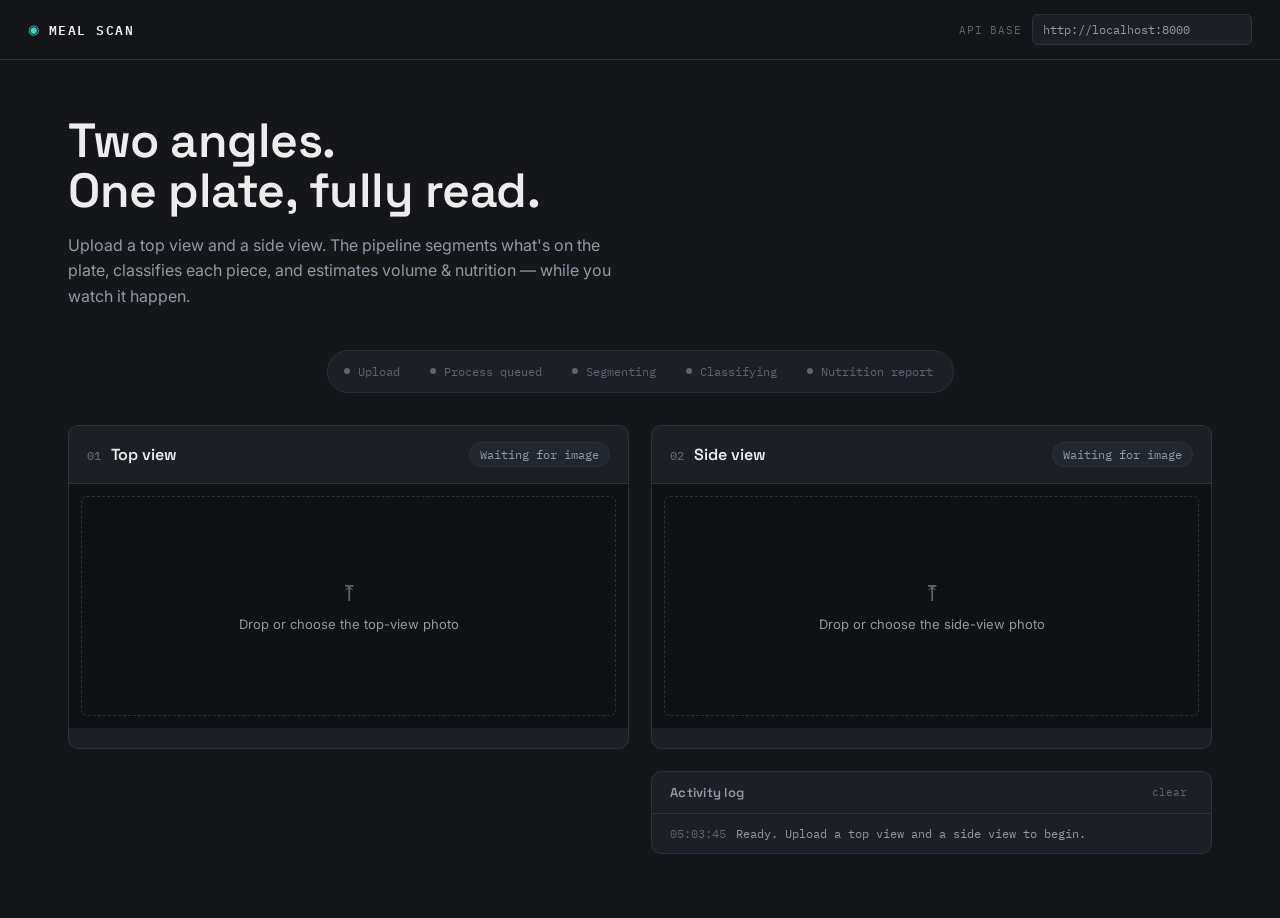
==== commit 97579016: "api updated" ====
--- a/ui/index.html
+++ b/ui/index.html
@@ -114,4 +114,4 @@
 
   <script src="app.js"></script>
 </body>
-</html>
+</html>
--- a/ui/style.css
+++ b/ui/style.css
@@ -377,3 +377,45 @@
   .pipeline-rail{ margin: 24px 18px; }
   .deck{ padding: 0 18px 48px; }
 }
+
+
+/* .deck {
+  display: grid;
+  grid-template-columns: 1fr 1fr;
+  gap: 20px;
+  align-items: start;
+} */
+
+/* optional: let report/log span differently if you want, e.g. */
+/* .report-card, .log-card { grid-column: span 1; } */
+
+.deck{
+  display: grid;
+  grid-template-columns: 1fr 1fr;
+  gap: 22px;
+  padding: 0 28px 64px;
+  max-width: 1200px;   /* was 760px — this was the real culprit */
+  align-items: start;
+}
+
+/* keep report + log full-width under the two scan cards, OR side-by-side too — your call */
+.report-card,
+.log-card{
+  grid-column: span 2;   /* remove this line if you want them side-by-side instead */
+}
+
+.report-card{ grid-column: 1; }
+.log-card{ grid-column: 2; }
+
+@media (max-width: 720px){
+  .deck{ grid-template-columns: 1fr; }
+  .report-card, .log-card{ grid-column: 1; }
+}
+
+.hero,
+.pipeline-rail,
+.deck{
+  max-width: 1200px;
+  margin-left: auto;
+  margin-right: auto;
+}
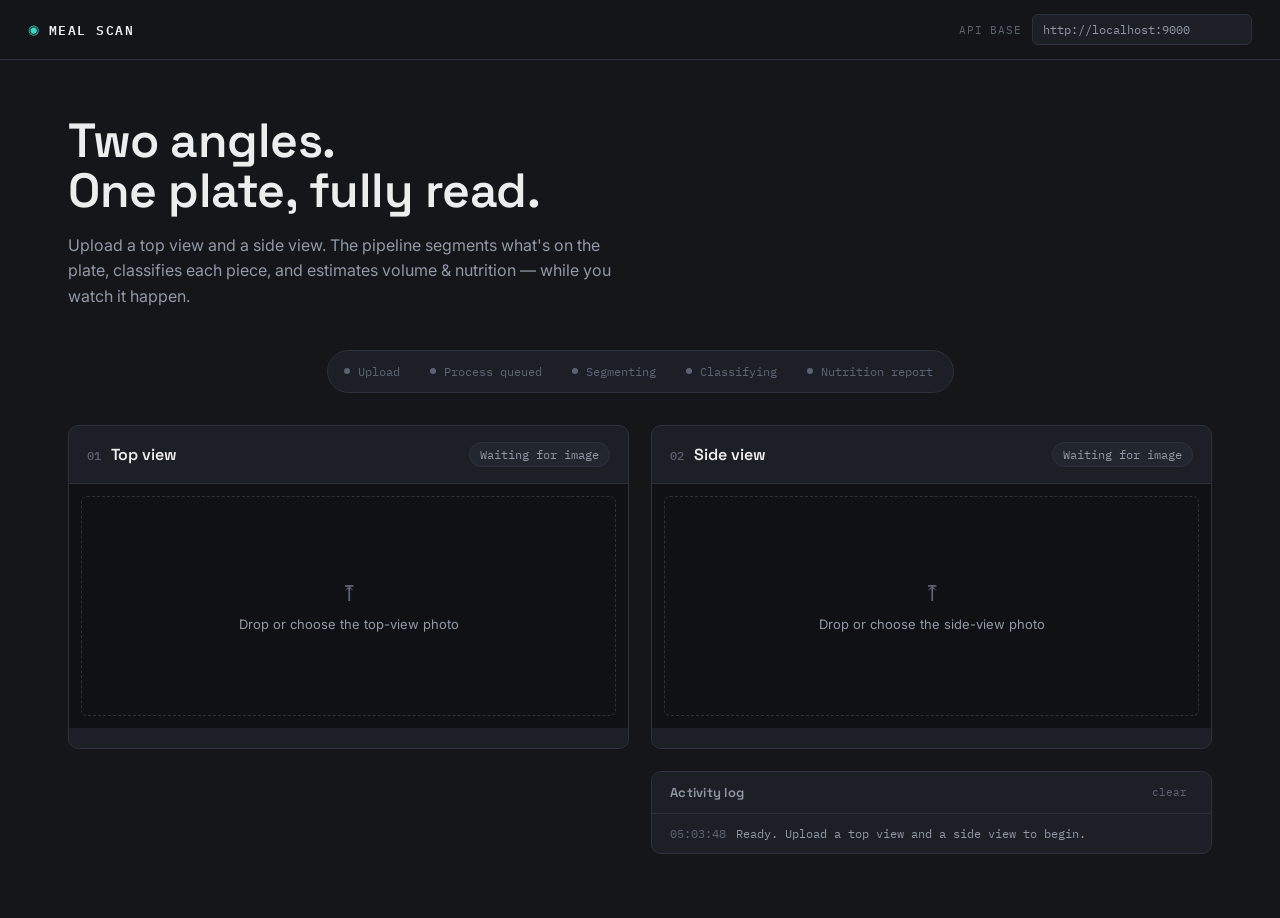
==== commit 91d98911: "server default port shifted to 9000" ====
--- a/ui/index.html
+++ b/ui/index.html
@@ -18,7 +18,7 @@
     </div>
     <div class="scope-bar__endpoint">
       <label for="apiBase">API base</label>
-      <input type="text" id="apiBase" value="http://localhost:8000" spellcheck="false" autocomplete="off" />
+      <input type="text" id="apiBase" value="http://localhost:9000" spellcheck="false" autocomplete="off" />
     </div>
   </div>
 
